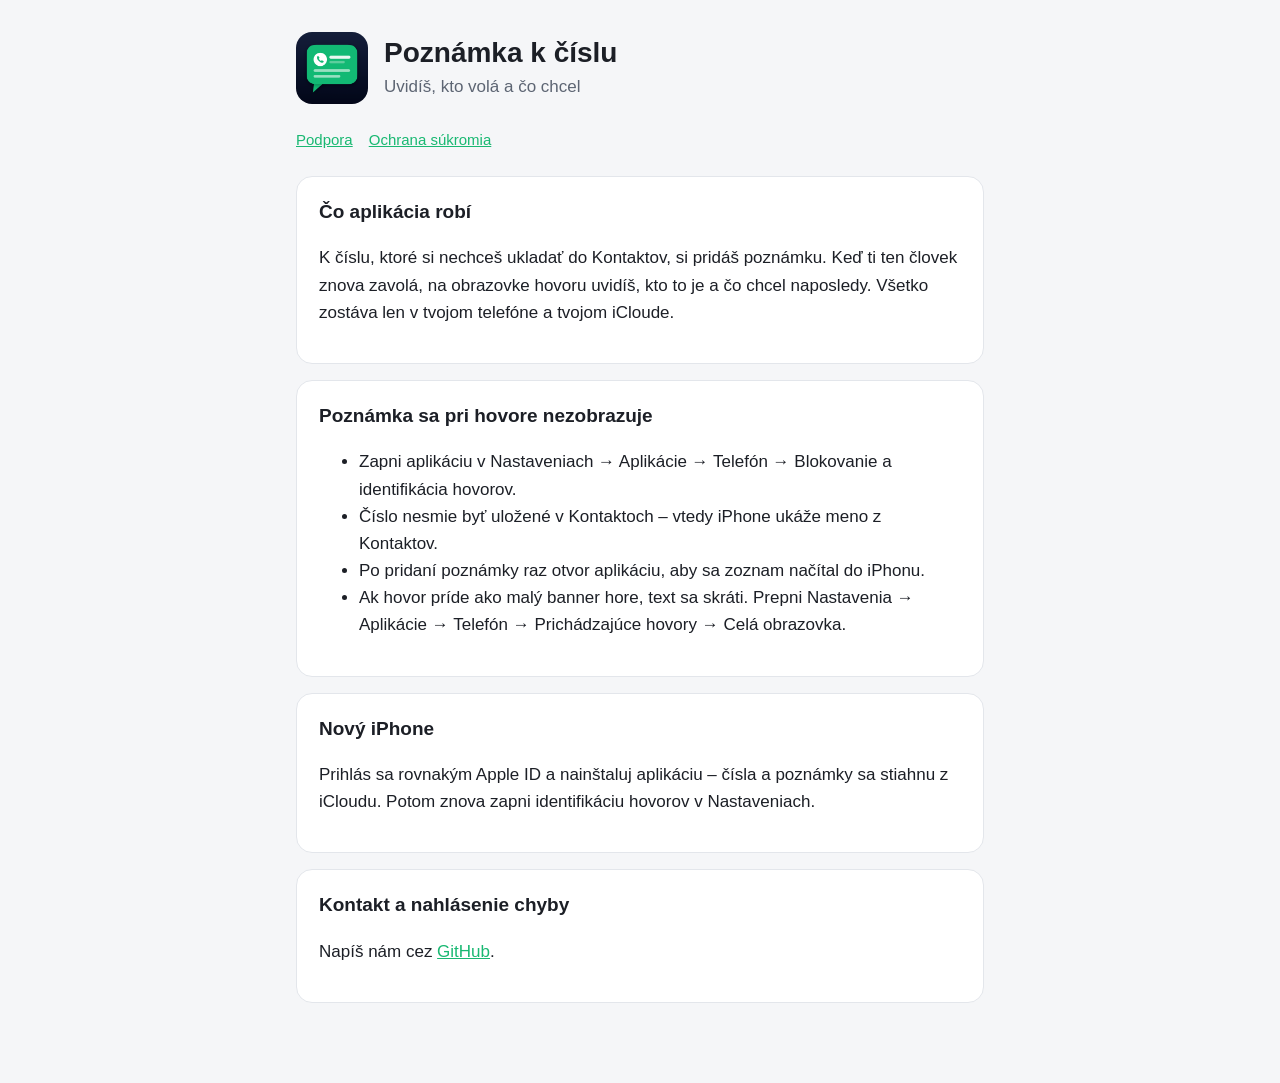
==== index.html @ e2c0ca38 "Privacy policy and support page for Poznámka k číslu Co-Authored-By: Claude Opus 5.5 <noreply@anthro" ====
<!doctype html>
<html lang="sk">
<head>
<meta charset="utf-8">
<meta name="viewport" content="width=device-width, initial-scale=1">
<title>Poznámka k číslu</title>
<link rel="stylesheet" href="style.css">
</head>
<body>
<main>
  <header>
    <img src="icon.png" alt="">
    <div>
      <h1>Poznámka k číslu</h1>
      <p>Uvidíš, kto volá a čo chcel</p>
    </div>
  </header>
  <nav><a href="index.html">Podpora</a><a href="privacy.html">Ochrana súkromia</a></nav>

  <section>
    <h2>Čo aplikácia robí</h2>
    <p>K číslu, ktoré si nechceš ukladať do Kontaktov, si pridáš poznámku. Keď ti ten človek znova zavolá, na obrazovke hovoru uvidíš, kto to je a čo chcel naposledy. Všetko zostáva len v tvojom telefóne a tvojom iCloude.</p>
  </section>

  <section>
    <h2>Poznámka sa pri hovore nezobrazuje</h2>
    <ul>
      <li>Zapni aplikáciu v Nastaveniach → Aplikácie → Telefón → Blokovanie a identifikácia hovorov.</li>
      <li>Číslo nesmie byť uložené v Kontaktoch – vtedy iPhone ukáže meno z Kontaktov.</li>
      <li>Po pridaní poznámky raz otvor aplikáciu, aby sa zoznam načítal do iPhonu.</li>
      <li>Ak hovor príde ako malý banner hore, text sa skráti. Prepni Nastavenia → Aplikácie → Telefón → Prichádzajúce hovory → Celá obrazovka.</li>
    </ul>
  </section>

  <section>
    <h2>Nový iPhone</h2>
    <p>Prihlás sa rovnakým Apple ID a nainštaluj aplikáciu – čísla a poznámky sa stiahnu z iCloudu. Potom znova zapni identifikáciu hovorov v Nastaveniach.</p>
  </section>

  <section>
    <h2>Kontakt a nahlásenie chyby</h2>
    <p>Napíš nám cez <a href="https://github.com/miloskral/poznamka-k-cislu/issues">GitHub</a>.</p>
  </section>
</main>
</body>
</html>
---- style.css ----
:root {
  --bg: #f5f6f8;
  --card: #ffffff;
  --text: #1c1f26;
  --muted: #5d6573;
  --accent: #19b872;
  --line: #e3e6eb;
}
@media (prefers-color-scheme: dark) {
  :root {
    --bg: #0e1220;
    --card: #181d2e;
    --text: #eef0f4;
    --muted: #a3abba;
    --line: #2a3047;
  }
}
* { box-sizing: border-box; }
body {
  margin: 0;
  background: var(--bg);
  color: var(--text);
  font: 17px/1.6 -apple-system, BlinkMacSystemFont, "Segoe UI", Roboto, sans-serif;
}
main { max-width: 720px; margin: 0 auto; padding: 32px 16px 64px; }
header { display: flex; align-items: center; gap: 16px; margin-bottom: 24px; }
header img { width: 72px; height: 72px; border-radius: 16px; }
header h1 { margin: 0; font-size: 28px; line-height: 1.2; }
header p { margin: 4px 0 0; color: var(--muted); }
section { background: var(--card); border: 1px solid var(--line); border-radius: 16px; padding: 20px 22px; margin-bottom: 16px; }
h2 { margin: 0 0 8px; font-size: 19px; }
p, li { color: var(--text); }
.muted { color: var(--muted); font-size: 15px; }
a { color: var(--accent); }
nav { display: flex; gap: 16px; margin-bottom: 24px; font-size: 15px; }
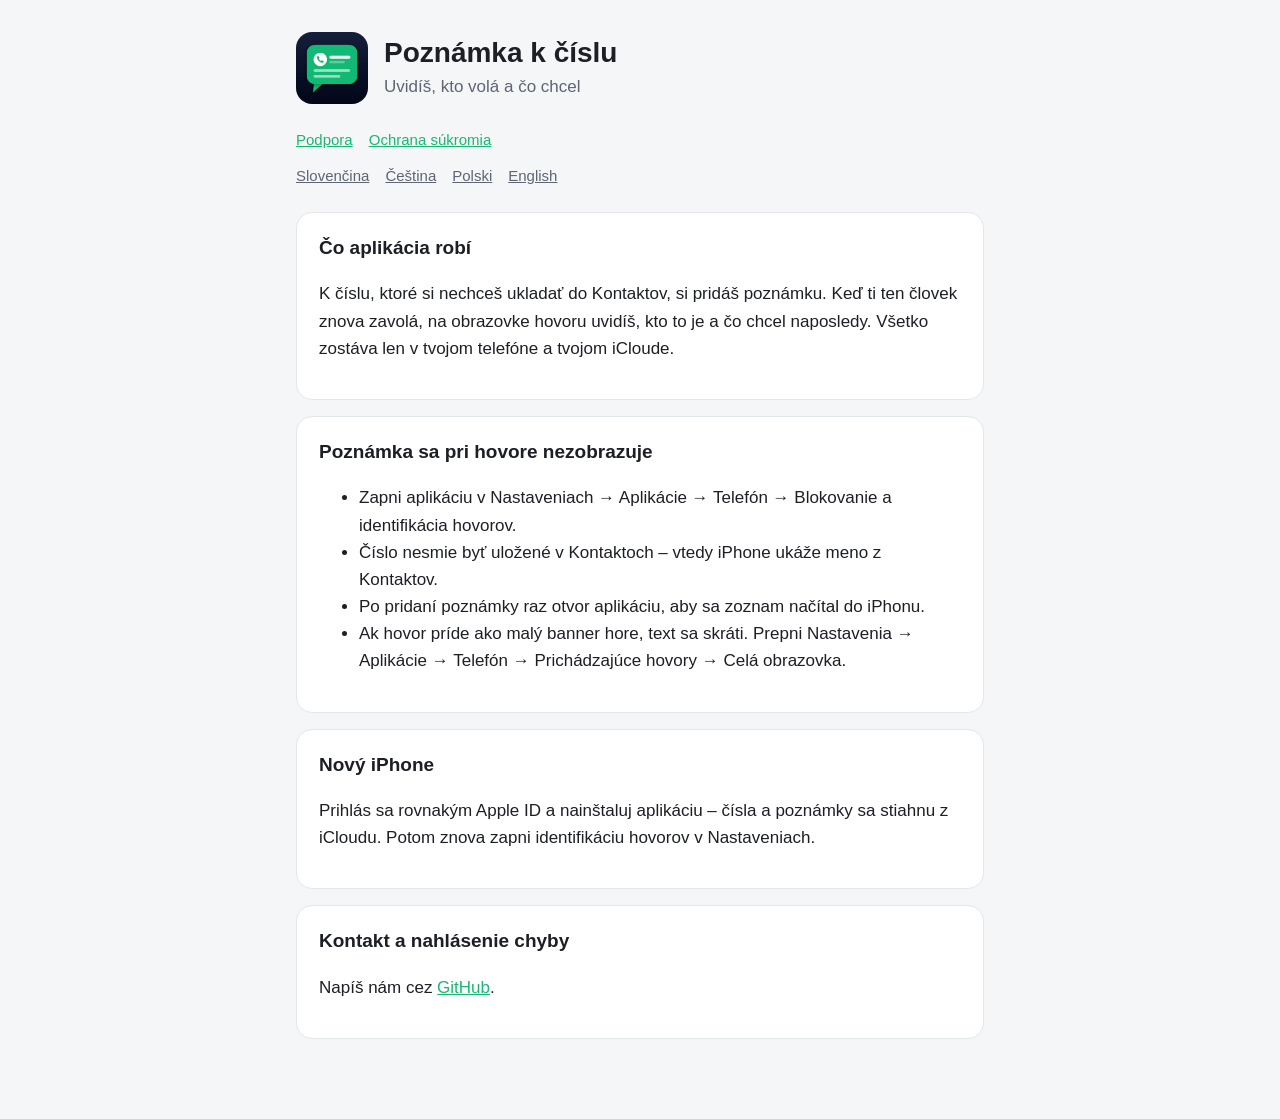
==== commit c44e5315: "Add Czech, Polish and English versions of support and privacy pages Co-Authored-By: Claude Opus 5.5 " ====
--- a/index.html
+++ b/index.html
@@ -16,31 +16,8 @@
     </div>
   </header>
   <nav><a href="index.html">Podpora</a><a href="privacy.html">Ochrana súkromia</a></nav>
-
-  <section>
-    <h2>Čo aplikácia robí</h2>
-    <p>K číslu, ktoré si nechceš ukladať do Kontaktov, si pridáš poznámku. Keď ti ten človek znova zavolá, na obrazovke hovoru uvidíš, kto to je a čo chcel naposledy. Všetko zostáva len v tvojom telefóne a tvojom iCloude.</p>
-  </section>
-
-  <section>
-    <h2>Poznámka sa pri hovore nezobrazuje</h2>
-    <ul>
-      <li>Zapni aplikáciu v Nastaveniach → Aplikácie → Telefón → Blokovanie a identifikácia hovorov.</li>
-      <li>Číslo nesmie byť uložené v Kontaktoch – vtedy iPhone ukáže meno z Kontaktov.</li>
-      <li>Po pridaní poznámky raz otvor aplikáciu, aby sa zoznam načítal do iPhonu.</li>
-      <li>Ak hovor príde ako malý banner hore, text sa skráti. Prepni Nastavenia → Aplikácie → Telefón → Prichádzajúce hovory → Celá obrazovka.</li>
-    </ul>
-  </section>
-
-  <section>
-    <h2>Nový iPhone</h2>
-    <p>Prihlás sa rovnakým Apple ID a nainštaluj aplikáciu – čísla a poznámky sa stiahnu z iCloudu. Potom znova zapni identifikáciu hovorov v Nastaveniach.</p>
-  </section>
-
-  <section>
-    <h2>Kontakt a nahlásenie chyby</h2>
-    <p>Napíš nám cez <a href="https://github.com/miloskral/poznamka-k-cislu/issues">GitHub</a>.</p>
-  </section>
+  <nav class="langs"><a href="">Slovenčina</a> <a href="cs/">Čeština</a> <a href="pl/">Polski</a> <a href="en/">English</a></nav>
+  <section><h2>Čo aplikácia robí</h2><p>K číslu, ktoré si nechceš ukladať do Kontaktov, si pridáš poznámku. Keď ti ten človek znova zavolá, na obrazovke hovoru uvidíš, kto to je a čo chcel naposledy. Všetko zostáva len v tvojom telefóne a tvojom iCloude.</p></section><section><h2>Poznámka sa pri hovore nezobrazuje</h2><ul><li>Zapni aplikáciu v Nastaveniach → Aplikácie → Telefón → Blokovanie a identifikácia hovorov.</li><li>Číslo nesmie byť uložené v Kontaktoch – vtedy iPhone ukáže meno z Kontaktov.</li><li>Po pridaní poznámky raz otvor aplikáciu, aby sa zoznam načítal do iPhonu.</li><li>Ak hovor príde ako malý banner hore, text sa skráti. Prepni Nastavenia → Aplikácie → Telefón → Prichádzajúce hovory → Celá obrazovka.</li></ul></section><section><h2>Nový iPhone</h2><p>Prihlás sa rovnakým Apple ID a nainštaluj aplikáciu – čísla a poznámky sa stiahnu z iCloudu. Potom znova zapni identifikáciu hovorov v Nastaveniach.</p></section><section><h2>Kontakt a nahlásenie chyby</h2><p>Napíš nám cez <a href="https://github.com/miloskral/poznamka-k-cislu/issues">GitHub</a>.</p></section>
 </main>
 </body>
 </html>
--- a/style.css
+++ b/style.css
@@ -33,3 +33,5 @@
 .muted { color: var(--muted); font-size: 15px; }
 a { color: var(--accent); }
 nav { display: flex; gap: 16px; margin-bottom: 24px; font-size: 15px; }
+.langs { margin-top: -12px; }
+.langs a { color: var(--muted); }
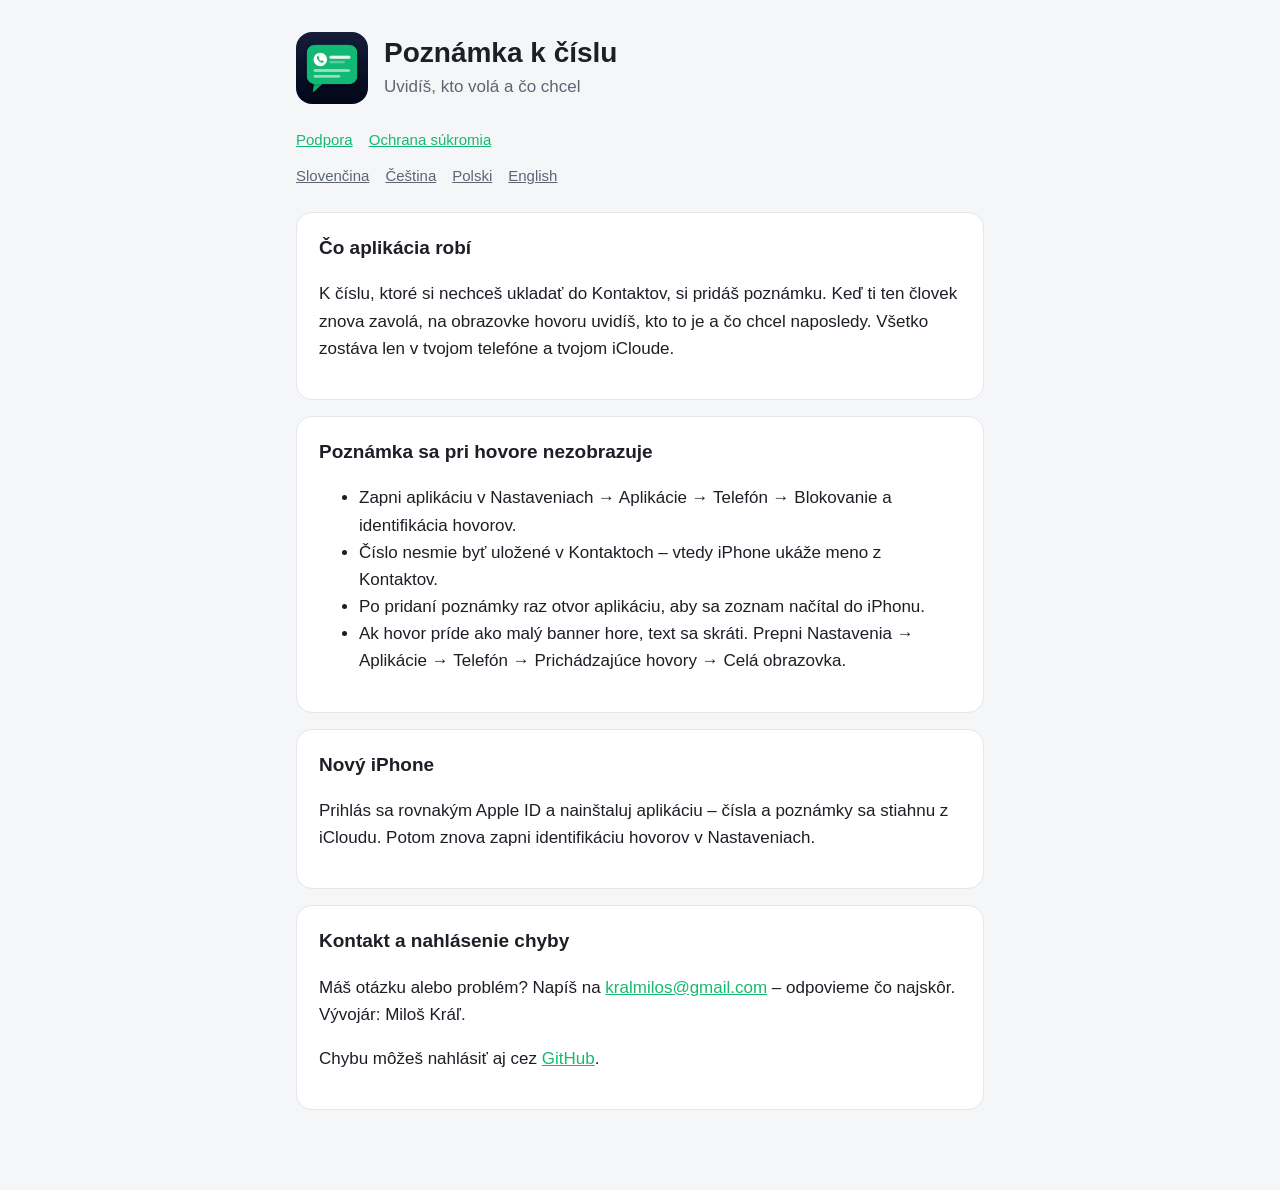
==== commit ea9f2f8d: "Add support email contact Co-Authored-By: Claude Opus 5.5 <noreply@anthropic.com>" ====
--- a/index.html
+++ b/index.html
@@ -17,7 +17,7 @@
   </header>
   <nav><a href="index.html">Podpora</a><a href="privacy.html">Ochrana súkromia</a></nav>
   <nav class="langs"><a href="">Slovenčina</a> <a href="cs/">Čeština</a> <a href="pl/">Polski</a> <a href="en/">English</a></nav>
-  <section><h2>Čo aplikácia robí</h2><p>K číslu, ktoré si nechceš ukladať do Kontaktov, si pridáš poznámku. Keď ti ten človek znova zavolá, na obrazovke hovoru uvidíš, kto to je a čo chcel naposledy. Všetko zostáva len v tvojom telefóne a tvojom iCloude.</p></section><section><h2>Poznámka sa pri hovore nezobrazuje</h2><ul><li>Zapni aplikáciu v Nastaveniach → Aplikácie → Telefón → Blokovanie a identifikácia hovorov.</li><li>Číslo nesmie byť uložené v Kontaktoch – vtedy iPhone ukáže meno z Kontaktov.</li><li>Po pridaní poznámky raz otvor aplikáciu, aby sa zoznam načítal do iPhonu.</li><li>Ak hovor príde ako malý banner hore, text sa skráti. Prepni Nastavenia → Aplikácie → Telefón → Prichádzajúce hovory → Celá obrazovka.</li></ul></section><section><h2>Nový iPhone</h2><p>Prihlás sa rovnakým Apple ID a nainštaluj aplikáciu – čísla a poznámky sa stiahnu z iCloudu. Potom znova zapni identifikáciu hovorov v Nastaveniach.</p></section><section><h2>Kontakt a nahlásenie chyby</h2><p>Napíš nám cez <a href="https://github.com/miloskral/poznamka-k-cislu/issues">GitHub</a>.</p></section>
+  <section><h2>Čo aplikácia robí</h2><p>K číslu, ktoré si nechceš ukladať do Kontaktov, si pridáš poznámku. Keď ti ten človek znova zavolá, na obrazovke hovoru uvidíš, kto to je a čo chcel naposledy. Všetko zostáva len v tvojom telefóne a tvojom iCloude.</p></section><section><h2>Poznámka sa pri hovore nezobrazuje</h2><ul><li>Zapni aplikáciu v Nastaveniach → Aplikácie → Telefón → Blokovanie a identifikácia hovorov.</li><li>Číslo nesmie byť uložené v Kontaktoch – vtedy iPhone ukáže meno z Kontaktov.</li><li>Po pridaní poznámky raz otvor aplikáciu, aby sa zoznam načítal do iPhonu.</li><li>Ak hovor príde ako malý banner hore, text sa skráti. Prepni Nastavenia → Aplikácie → Telefón → Prichádzajúce hovory → Celá obrazovka.</li></ul></section><section><h2>Nový iPhone</h2><p>Prihlás sa rovnakým Apple ID a nainštaluj aplikáciu – čísla a poznámky sa stiahnu z iCloudu. Potom znova zapni identifikáciu hovorov v Nastaveniach.</p></section><section><h2>Kontakt a nahlásenie chyby</h2><p>Máš otázku alebo problém? Napíš na <a href="mailto:kralmilos@gmail.com">kralmilos@gmail.com</a> – odpovieme čo najskôr. Vývojár: Miloš Kráľ.</p><p>Chybu môžeš nahlásiť aj cez <a href="https://github.com/miloskral/poznamka-k-cislu/issues">GitHub</a>.</p></section>
 </main>
 </body>
 </html>
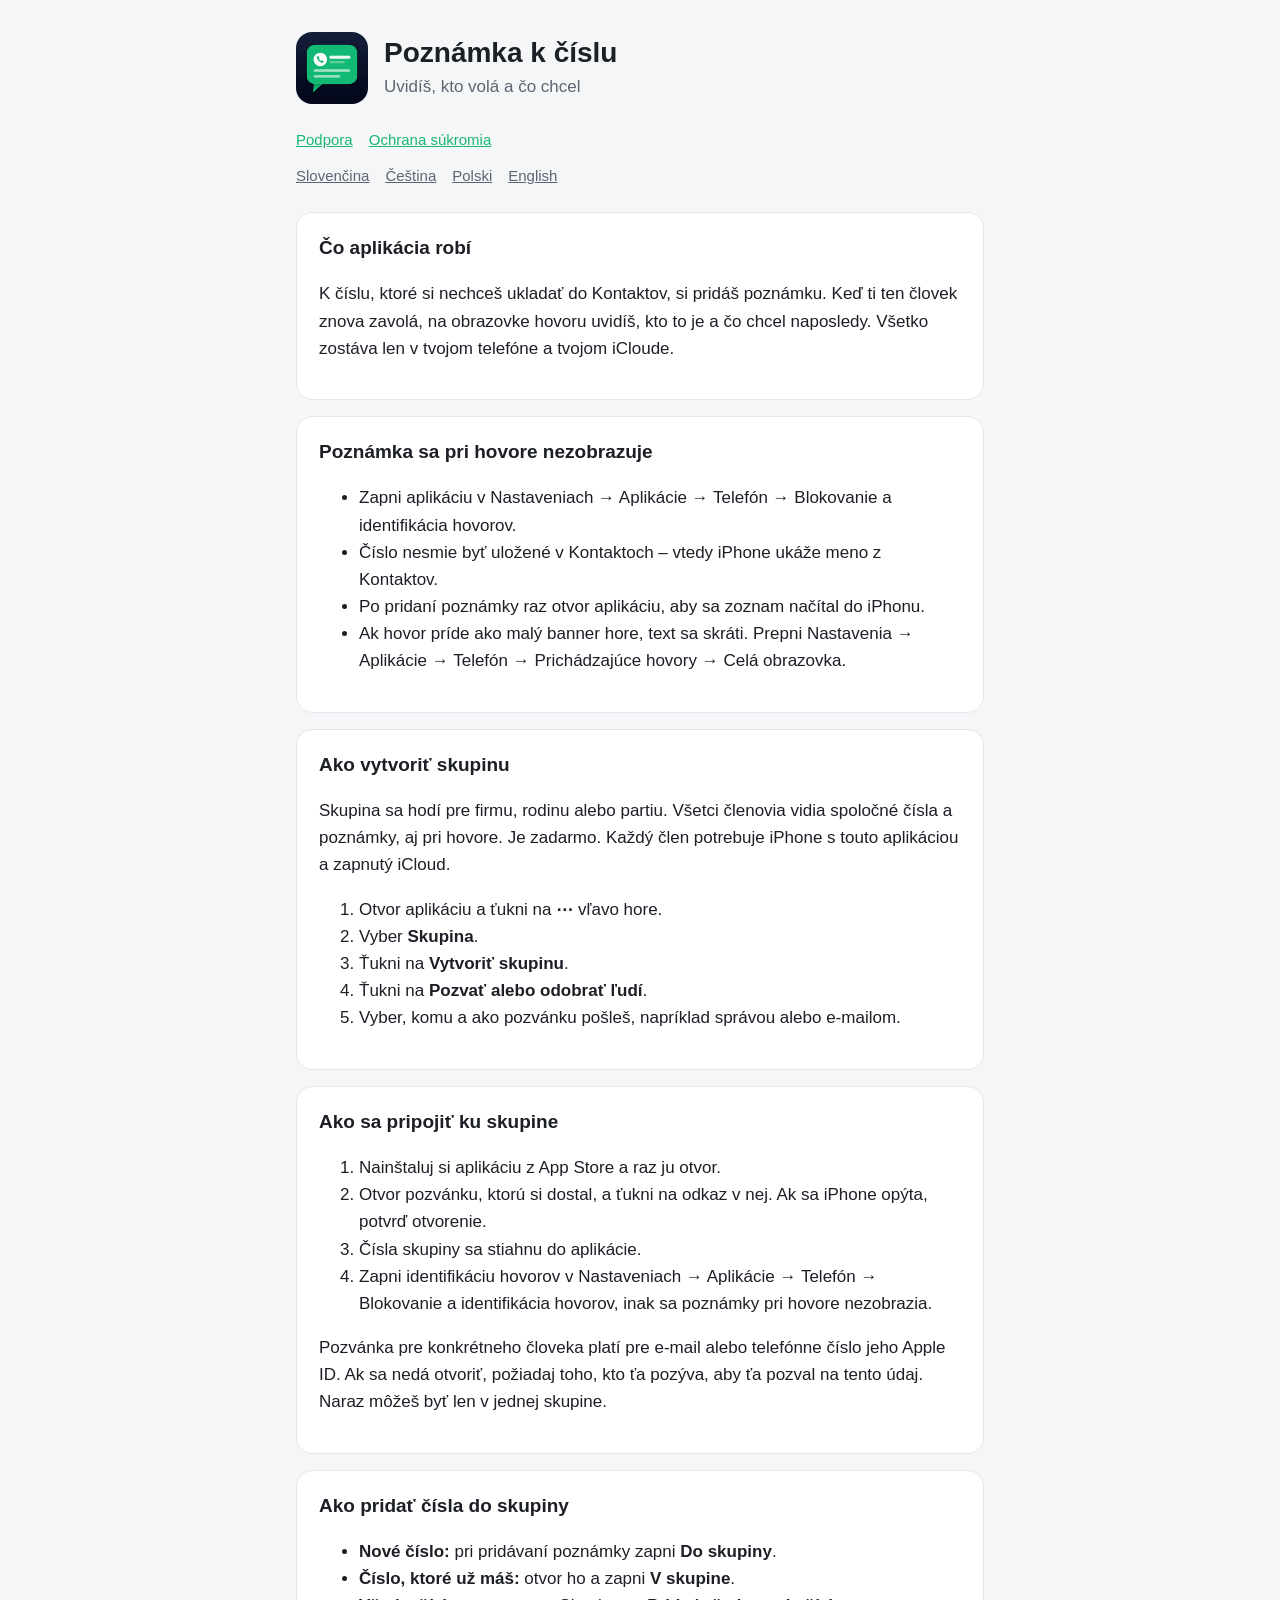
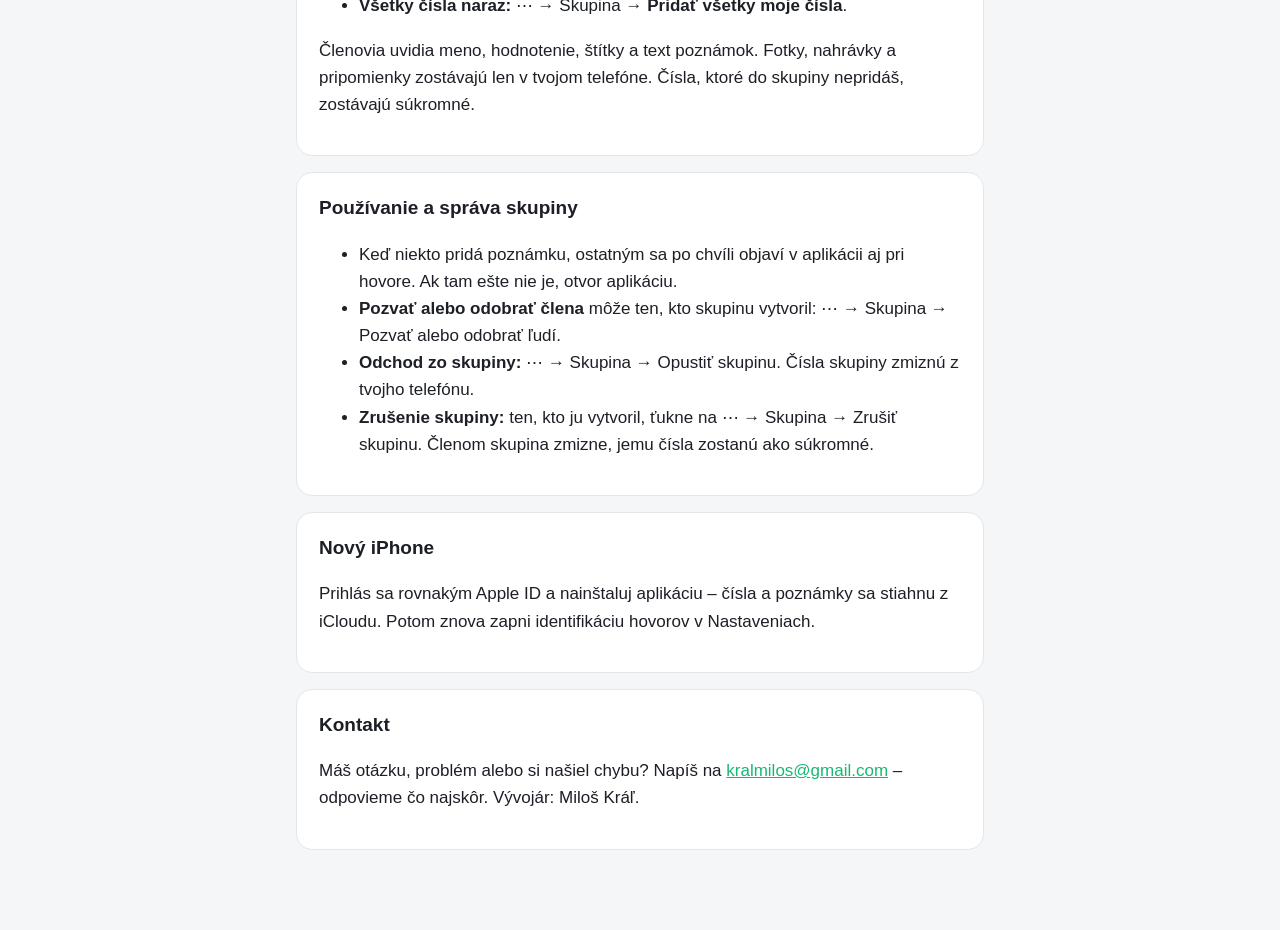
==== commit 4ba040d2: "Add group guide to support pages, contact by email only Co-Authored-By: Claude Opus 5.5 <noreply@ant" ====
--- a/index.html
+++ b/index.html
@@ -17,7 +17,7 @@
   </header>
   <nav><a href="index.html">Podpora</a><a href="privacy.html">Ochrana súkromia</a></nav>
   <nav class="langs"><a href="">Slovenčina</a> <a href="cs/">Čeština</a> <a href="pl/">Polski</a> <a href="en/">English</a></nav>
-  <section><h2>Čo aplikácia robí</h2><p>K číslu, ktoré si nechceš ukladať do Kontaktov, si pridáš poznámku. Keď ti ten človek znova zavolá, na obrazovke hovoru uvidíš, kto to je a čo chcel naposledy. Všetko zostáva len v tvojom telefóne a tvojom iCloude.</p></section><section><h2>Poznámka sa pri hovore nezobrazuje</h2><ul><li>Zapni aplikáciu v Nastaveniach → Aplikácie → Telefón → Blokovanie a identifikácia hovorov.</li><li>Číslo nesmie byť uložené v Kontaktoch – vtedy iPhone ukáže meno z Kontaktov.</li><li>Po pridaní poznámky raz otvor aplikáciu, aby sa zoznam načítal do iPhonu.</li><li>Ak hovor príde ako malý banner hore, text sa skráti. Prepni Nastavenia → Aplikácie → Telefón → Prichádzajúce hovory → Celá obrazovka.</li></ul></section><section><h2>Nový iPhone</h2><p>Prihlás sa rovnakým Apple ID a nainštaluj aplikáciu – čísla a poznámky sa stiahnu z iCloudu. Potom znova zapni identifikáciu hovorov v Nastaveniach.</p></section><section><h2>Kontakt a nahlásenie chyby</h2><p>Máš otázku alebo problém? Napíš na <a href="mailto:kralmilos@gmail.com">kralmilos@gmail.com</a> – odpovieme čo najskôr. Vývojár: Miloš Kráľ.</p><p>Chybu môžeš nahlásiť aj cez <a href="https://github.com/miloskral/poznamka-k-cislu/issues">GitHub</a>.</p></section>
+  <section><h2>Čo aplikácia robí</h2><p>K číslu, ktoré si nechceš ukladať do Kontaktov, si pridáš poznámku. Keď ti ten človek znova zavolá, na obrazovke hovoru uvidíš, kto to je a čo chcel naposledy. Všetko zostáva len v tvojom telefóne a tvojom iCloude.</p></section><section><h2>Poznámka sa pri hovore nezobrazuje</h2><ul><li>Zapni aplikáciu v Nastaveniach → Aplikácie → Telefón → Blokovanie a identifikácia hovorov.</li><li>Číslo nesmie byť uložené v Kontaktoch – vtedy iPhone ukáže meno z Kontaktov.</li><li>Po pridaní poznámky raz otvor aplikáciu, aby sa zoznam načítal do iPhonu.</li><li>Ak hovor príde ako malý banner hore, text sa skráti. Prepni Nastavenia → Aplikácie → Telefón → Prichádzajúce hovory → Celá obrazovka.</li></ul></section><section><h2>Ako vytvoriť skupinu</h2><p>Skupina sa hodí pre firmu, rodinu alebo partiu. Všetci členovia vidia spoločné čísla a poznámky, aj pri hovore. Je zadarmo. Každý člen potrebuje iPhone s touto aplikáciou a zapnutý iCloud.</p><ol><li>Otvor aplikáciu a ťukni na <strong>⋯</strong> vľavo hore.</li><li>Vyber <strong>Skupina</strong>.</li><li>Ťukni na <strong>Vytvoriť skupinu</strong>.</li><li>Ťukni na <strong>Pozvať alebo odobrať ľudí</strong>.</li><li>Vyber, komu a ako pozvánku pošleš, napríklad správou alebo e-mailom.</li></ol></section><section><h2>Ako sa pripojiť ku skupine</h2><ol><li>Nainštaluj si aplikáciu z App Store a raz ju otvor.</li><li>Otvor pozvánku, ktorú si dostal, a ťukni na odkaz v nej. Ak sa iPhone opýta, potvrď otvorenie.</li><li>Čísla skupiny sa stiahnu do aplikácie.</li><li>Zapni identifikáciu hovorov v Nastaveniach → Aplikácie → Telefón → Blokovanie a identifikácia hovorov, inak sa poznámky pri hovore nezobrazia.</li></ol><p>Pozvánka pre konkrétneho človeka platí pre e-mail alebo telefónne číslo jeho Apple ID. Ak sa nedá otvoriť, požiadaj toho, kto ťa pozýva, aby ťa pozval na tento údaj. Naraz môžeš byť len v jednej skupine.</p></section><section><h2>Ako pridať čísla do skupiny</h2><ul><li><strong>Nové číslo:</strong> pri pridávaní poznámky zapni <strong>Do skupiny</strong>.</li><li><strong>Číslo, ktoré už máš:</strong> otvor ho a zapni <strong>V skupine</strong>.</li><li><strong>Všetky čísla naraz:</strong> ⋯ → Skupina → <strong>Pridať všetky moje čísla</strong>.</li></ul><p>Členovia uvidia meno, hodnotenie, štítky a text poznámok. Fotky, nahrávky a pripomienky zostávajú len v tvojom telefóne. Čísla, ktoré do skupiny nepridáš, zostávajú súkromné.</p></section><section><h2>Používanie a správa skupiny</h2><ul><li>Keď niekto pridá poznámku, ostatným sa po chvíli objaví v aplikácii aj pri hovore. Ak tam ešte nie je, otvor aplikáciu.</li><li><strong>Pozvať alebo odobrať člena</strong> môže ten, kto skupinu vytvoril: ⋯ → Skupina → Pozvať alebo odobrať ľudí.</li><li><strong>Odchod zo skupiny:</strong> ⋯ → Skupina → Opustiť skupinu. Čísla skupiny zmiznú z tvojho telefónu.</li><li><strong>Zrušenie skupiny:</strong> ten, kto ju vytvoril, ťukne na ⋯ → Skupina → Zrušiť skupinu. Členom skupina zmizne, jemu čísla zostanú ako súkromné.</li></ul></section><section><h2>Nový iPhone</h2><p>Prihlás sa rovnakým Apple ID a nainštaluj aplikáciu – čísla a poznámky sa stiahnu z iCloudu. Potom znova zapni identifikáciu hovorov v Nastaveniach.</p></section><section><h2>Kontakt</h2><p>Máš otázku, problém alebo si našiel chybu? Napíš na <a href="mailto:kralmilos@gmail.com">kralmilos@gmail.com</a> – odpovieme čo najskôr. Vývojár: Miloš Kráľ.</p></section>
 </main>
 </body>
 </html>
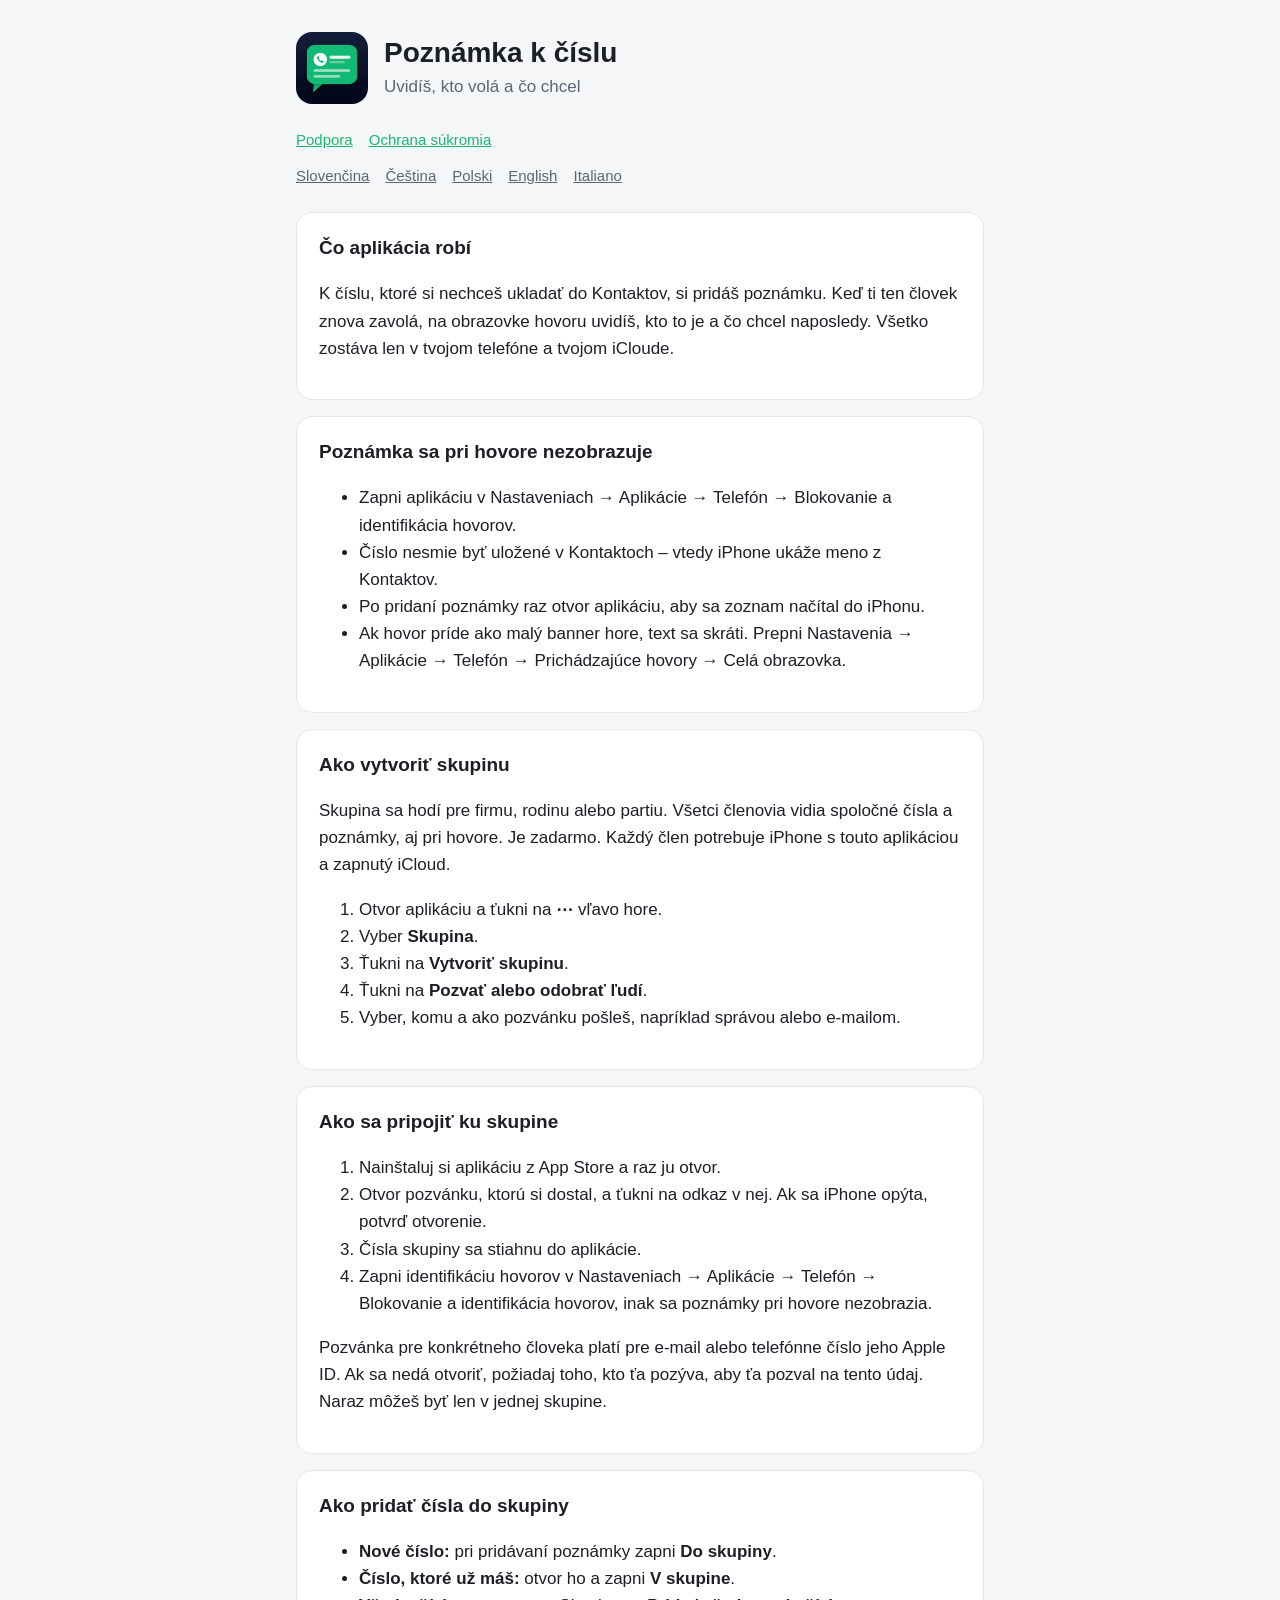
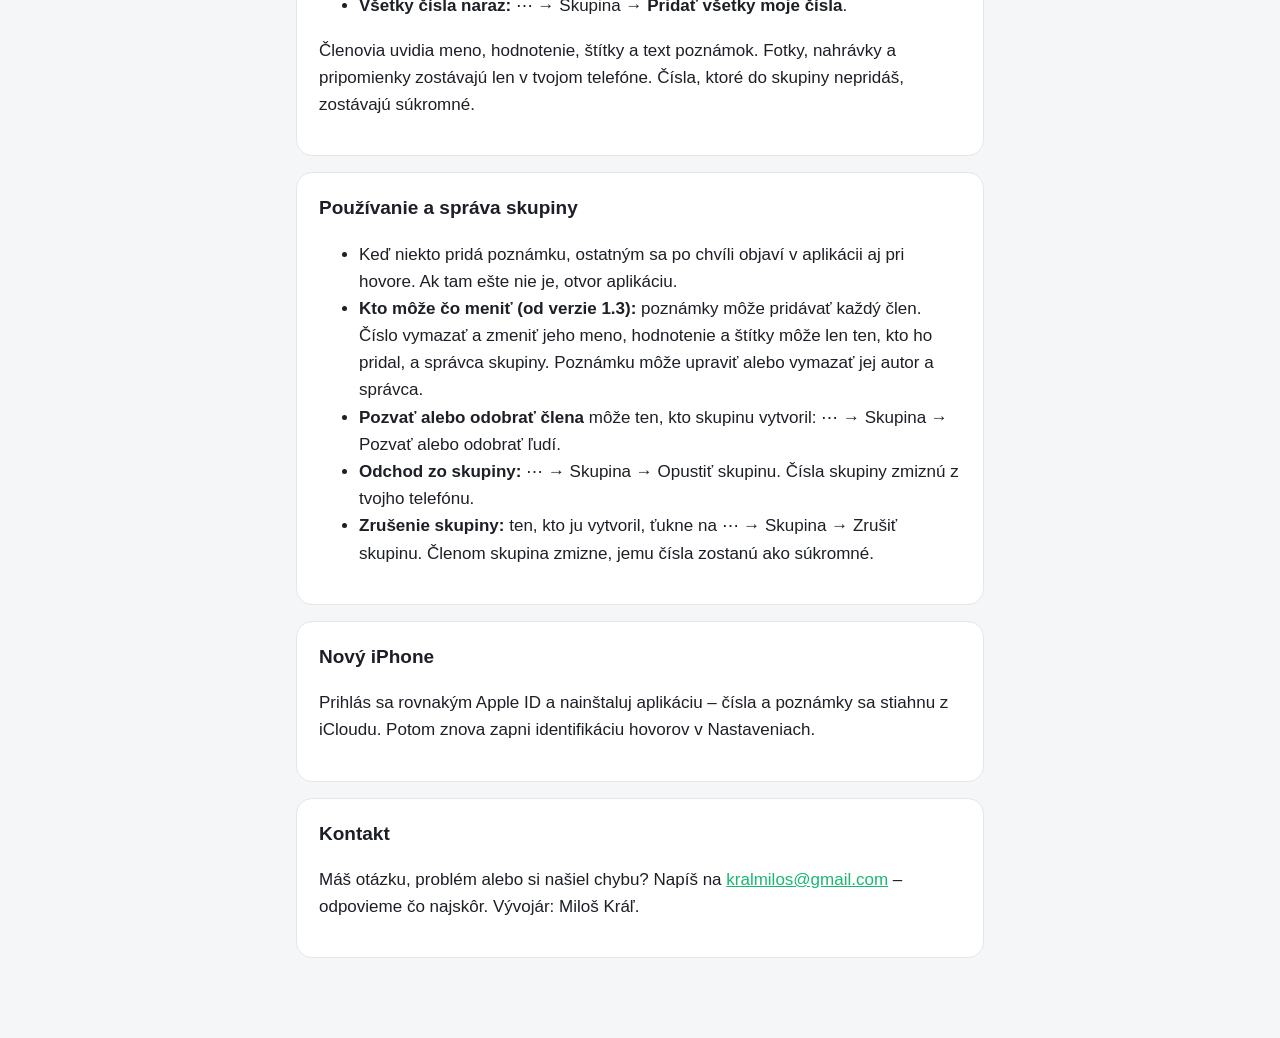
==== commit 53ed348e: "Add Italian support and privacy pages, describe group rules from 1.3 Co-Authored-By: Claude Opus 5.5" ====
--- a/index.html
+++ b/index.html
@@ -16,8 +16,8 @@
     </div>
   </header>
   <nav><a href="index.html">Podpora</a><a href="privacy.html">Ochrana súkromia</a></nav>
-  <nav class="langs"><a href="">Slovenčina</a> <a href="cs/">Čeština</a> <a href="pl/">Polski</a> <a href="en/">English</a></nav>
-  <section><h2>Čo aplikácia robí</h2><p>K číslu, ktoré si nechceš ukladať do Kontaktov, si pridáš poznámku. Keď ti ten človek znova zavolá, na obrazovke hovoru uvidíš, kto to je a čo chcel naposledy. Všetko zostáva len v tvojom telefóne a tvojom iCloude.</p></section><section><h2>Poznámka sa pri hovore nezobrazuje</h2><ul><li>Zapni aplikáciu v Nastaveniach → Aplikácie → Telefón → Blokovanie a identifikácia hovorov.</li><li>Číslo nesmie byť uložené v Kontaktoch – vtedy iPhone ukáže meno z Kontaktov.</li><li>Po pridaní poznámky raz otvor aplikáciu, aby sa zoznam načítal do iPhonu.</li><li>Ak hovor príde ako malý banner hore, text sa skráti. Prepni Nastavenia → Aplikácie → Telefón → Prichádzajúce hovory → Celá obrazovka.</li></ul></section><section><h2>Ako vytvoriť skupinu</h2><p>Skupina sa hodí pre firmu, rodinu alebo partiu. Všetci členovia vidia spoločné čísla a poznámky, aj pri hovore. Je zadarmo. Každý člen potrebuje iPhone s touto aplikáciou a zapnutý iCloud.</p><ol><li>Otvor aplikáciu a ťukni na <strong>⋯</strong> vľavo hore.</li><li>Vyber <strong>Skupina</strong>.</li><li>Ťukni na <strong>Vytvoriť skupinu</strong>.</li><li>Ťukni na <strong>Pozvať alebo odobrať ľudí</strong>.</li><li>Vyber, komu a ako pozvánku pošleš, napríklad správou alebo e-mailom.</li></ol></section><section><h2>Ako sa pripojiť ku skupine</h2><ol><li>Nainštaluj si aplikáciu z App Store a raz ju otvor.</li><li>Otvor pozvánku, ktorú si dostal, a ťukni na odkaz v nej. Ak sa iPhone opýta, potvrď otvorenie.</li><li>Čísla skupiny sa stiahnu do aplikácie.</li><li>Zapni identifikáciu hovorov v Nastaveniach → Aplikácie → Telefón → Blokovanie a identifikácia hovorov, inak sa poznámky pri hovore nezobrazia.</li></ol><p>Pozvánka pre konkrétneho človeka platí pre e-mail alebo telefónne číslo jeho Apple ID. Ak sa nedá otvoriť, požiadaj toho, kto ťa pozýva, aby ťa pozval na tento údaj. Naraz môžeš byť len v jednej skupine.</p></section><section><h2>Ako pridať čísla do skupiny</h2><ul><li><strong>Nové číslo:</strong> pri pridávaní poznámky zapni <strong>Do skupiny</strong>.</li><li><strong>Číslo, ktoré už máš:</strong> otvor ho a zapni <strong>V skupine</strong>.</li><li><strong>Všetky čísla naraz:</strong> ⋯ → Skupina → <strong>Pridať všetky moje čísla</strong>.</li></ul><p>Členovia uvidia meno, hodnotenie, štítky a text poznámok. Fotky, nahrávky a pripomienky zostávajú len v tvojom telefóne. Čísla, ktoré do skupiny nepridáš, zostávajú súkromné.</p></section><section><h2>Používanie a správa skupiny</h2><ul><li>Keď niekto pridá poznámku, ostatným sa po chvíli objaví v aplikácii aj pri hovore. Ak tam ešte nie je, otvor aplikáciu.</li><li><strong>Pozvať alebo odobrať člena</strong> môže ten, kto skupinu vytvoril: ⋯ → Skupina → Pozvať alebo odobrať ľudí.</li><li><strong>Odchod zo skupiny:</strong> ⋯ → Skupina → Opustiť skupinu. Čísla skupiny zmiznú z tvojho telefónu.</li><li><strong>Zrušenie skupiny:</strong> ten, kto ju vytvoril, ťukne na ⋯ → Skupina → Zrušiť skupinu. Členom skupina zmizne, jemu čísla zostanú ako súkromné.</li></ul></section><section><h2>Nový iPhone</h2><p>Prihlás sa rovnakým Apple ID a nainštaluj aplikáciu – čísla a poznámky sa stiahnu z iCloudu. Potom znova zapni identifikáciu hovorov v Nastaveniach.</p></section><section><h2>Kontakt</h2><p>Máš otázku, problém alebo si našiel chybu? Napíš na <a href="mailto:kralmilos@gmail.com">kralmilos@gmail.com</a> – odpovieme čo najskôr. Vývojár: Miloš Kráľ.</p></section>
+  <nav class="langs"><a href="">Slovenčina</a> <a href="cs/">Čeština</a> <a href="pl/">Polski</a> <a href="en/">English</a> <a href="it/">Italiano</a></nav>
+  <section><h2>Čo aplikácia robí</h2><p>K číslu, ktoré si nechceš ukladať do Kontaktov, si pridáš poznámku. Keď ti ten človek znova zavolá, na obrazovke hovoru uvidíš, kto to je a čo chcel naposledy. Všetko zostáva len v tvojom telefóne a tvojom iCloude.</p></section><section><h2>Poznámka sa pri hovore nezobrazuje</h2><ul><li>Zapni aplikáciu v Nastaveniach → Aplikácie → Telefón → Blokovanie a identifikácia hovorov.</li><li>Číslo nesmie byť uložené v Kontaktoch – vtedy iPhone ukáže meno z Kontaktov.</li><li>Po pridaní poznámky raz otvor aplikáciu, aby sa zoznam načítal do iPhonu.</li><li>Ak hovor príde ako malý banner hore, text sa skráti. Prepni Nastavenia → Aplikácie → Telefón → Prichádzajúce hovory → Celá obrazovka.</li></ul></section><section><h2>Ako vytvoriť skupinu</h2><p>Skupina sa hodí pre firmu, rodinu alebo partiu. Všetci členovia vidia spoločné čísla a poznámky, aj pri hovore. Je zadarmo. Každý člen potrebuje iPhone s touto aplikáciou a zapnutý iCloud.</p><ol><li>Otvor aplikáciu a ťukni na <strong>⋯</strong> vľavo hore.</li><li>Vyber <strong>Skupina</strong>.</li><li>Ťukni na <strong>Vytvoriť skupinu</strong>.</li><li>Ťukni na <strong>Pozvať alebo odobrať ľudí</strong>.</li><li>Vyber, komu a ako pozvánku pošleš, napríklad správou alebo e-mailom.</li></ol></section><section><h2>Ako sa pripojiť ku skupine</h2><ol><li>Nainštaluj si aplikáciu z App Store a raz ju otvor.</li><li>Otvor pozvánku, ktorú si dostal, a ťukni na odkaz v nej. Ak sa iPhone opýta, potvrď otvorenie.</li><li>Čísla skupiny sa stiahnu do aplikácie.</li><li>Zapni identifikáciu hovorov v Nastaveniach → Aplikácie → Telefón → Blokovanie a identifikácia hovorov, inak sa poznámky pri hovore nezobrazia.</li></ol><p>Pozvánka pre konkrétneho človeka platí pre e-mail alebo telefónne číslo jeho Apple ID. Ak sa nedá otvoriť, požiadaj toho, kto ťa pozýva, aby ťa pozval na tento údaj. Naraz môžeš byť len v jednej skupine.</p></section><section><h2>Ako pridať čísla do skupiny</h2><ul><li><strong>Nové číslo:</strong> pri pridávaní poznámky zapni <strong>Do skupiny</strong>.</li><li><strong>Číslo, ktoré už máš:</strong> otvor ho a zapni <strong>V skupine</strong>.</li><li><strong>Všetky čísla naraz:</strong> ⋯ → Skupina → <strong>Pridať všetky moje čísla</strong>.</li></ul><p>Členovia uvidia meno, hodnotenie, štítky a text poznámok. Fotky, nahrávky a pripomienky zostávajú len v tvojom telefóne. Čísla, ktoré do skupiny nepridáš, zostávajú súkromné.</p></section><section><h2>Používanie a správa skupiny</h2><ul><li>Keď niekto pridá poznámku, ostatným sa po chvíli objaví v aplikácii aj pri hovore. Ak tam ešte nie je, otvor aplikáciu.</li><li><strong>Kto môže čo meniť (od verzie 1.3):</strong> poznámky môže pridávať každý člen. Číslo vymazať a zmeniť jeho meno, hodnotenie a štítky môže len ten, kto ho pridal, a správca skupiny. Poznámku môže upraviť alebo vymazať jej autor a správca.</li><li><strong>Pozvať alebo odobrať člena</strong> môže ten, kto skupinu vytvoril: ⋯ → Skupina → Pozvať alebo odobrať ľudí.</li><li><strong>Odchod zo skupiny:</strong> ⋯ → Skupina → Opustiť skupinu. Čísla skupiny zmiznú z tvojho telefónu.</li><li><strong>Zrušenie skupiny:</strong> ten, kto ju vytvoril, ťukne na ⋯ → Skupina → Zrušiť skupinu. Členom skupina zmizne, jemu čísla zostanú ako súkromné.</li></ul></section><section><h2>Nový iPhone</h2><p>Prihlás sa rovnakým Apple ID a nainštaluj aplikáciu – čísla a poznámky sa stiahnu z iCloudu. Potom znova zapni identifikáciu hovorov v Nastaveniach.</p></section><section><h2>Kontakt</h2><p>Máš otázku, problém alebo si našiel chybu? Napíš na <a href="mailto:kralmilos@gmail.com">kralmilos@gmail.com</a> – odpovieme čo najskôr. Vývojár: Miloš Kráľ.</p></section>
 </main>
 </body>
 </html>
